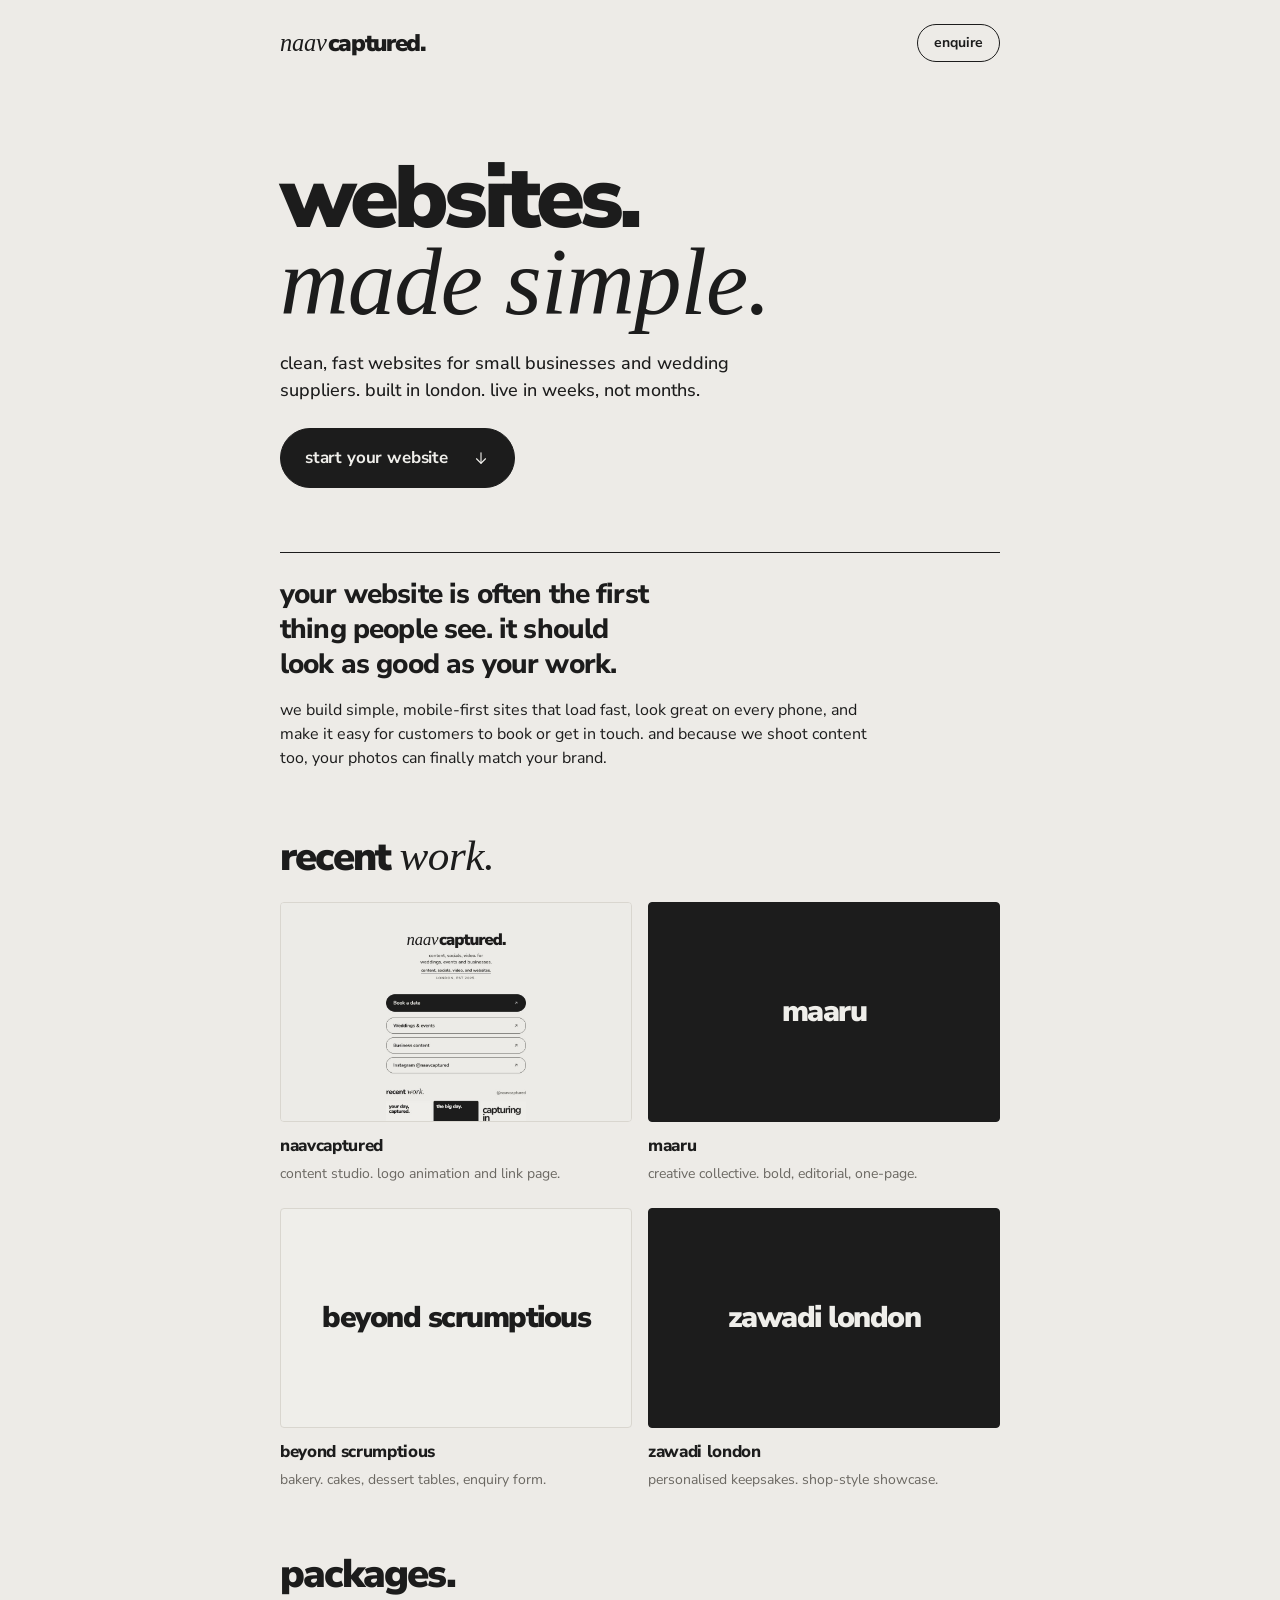
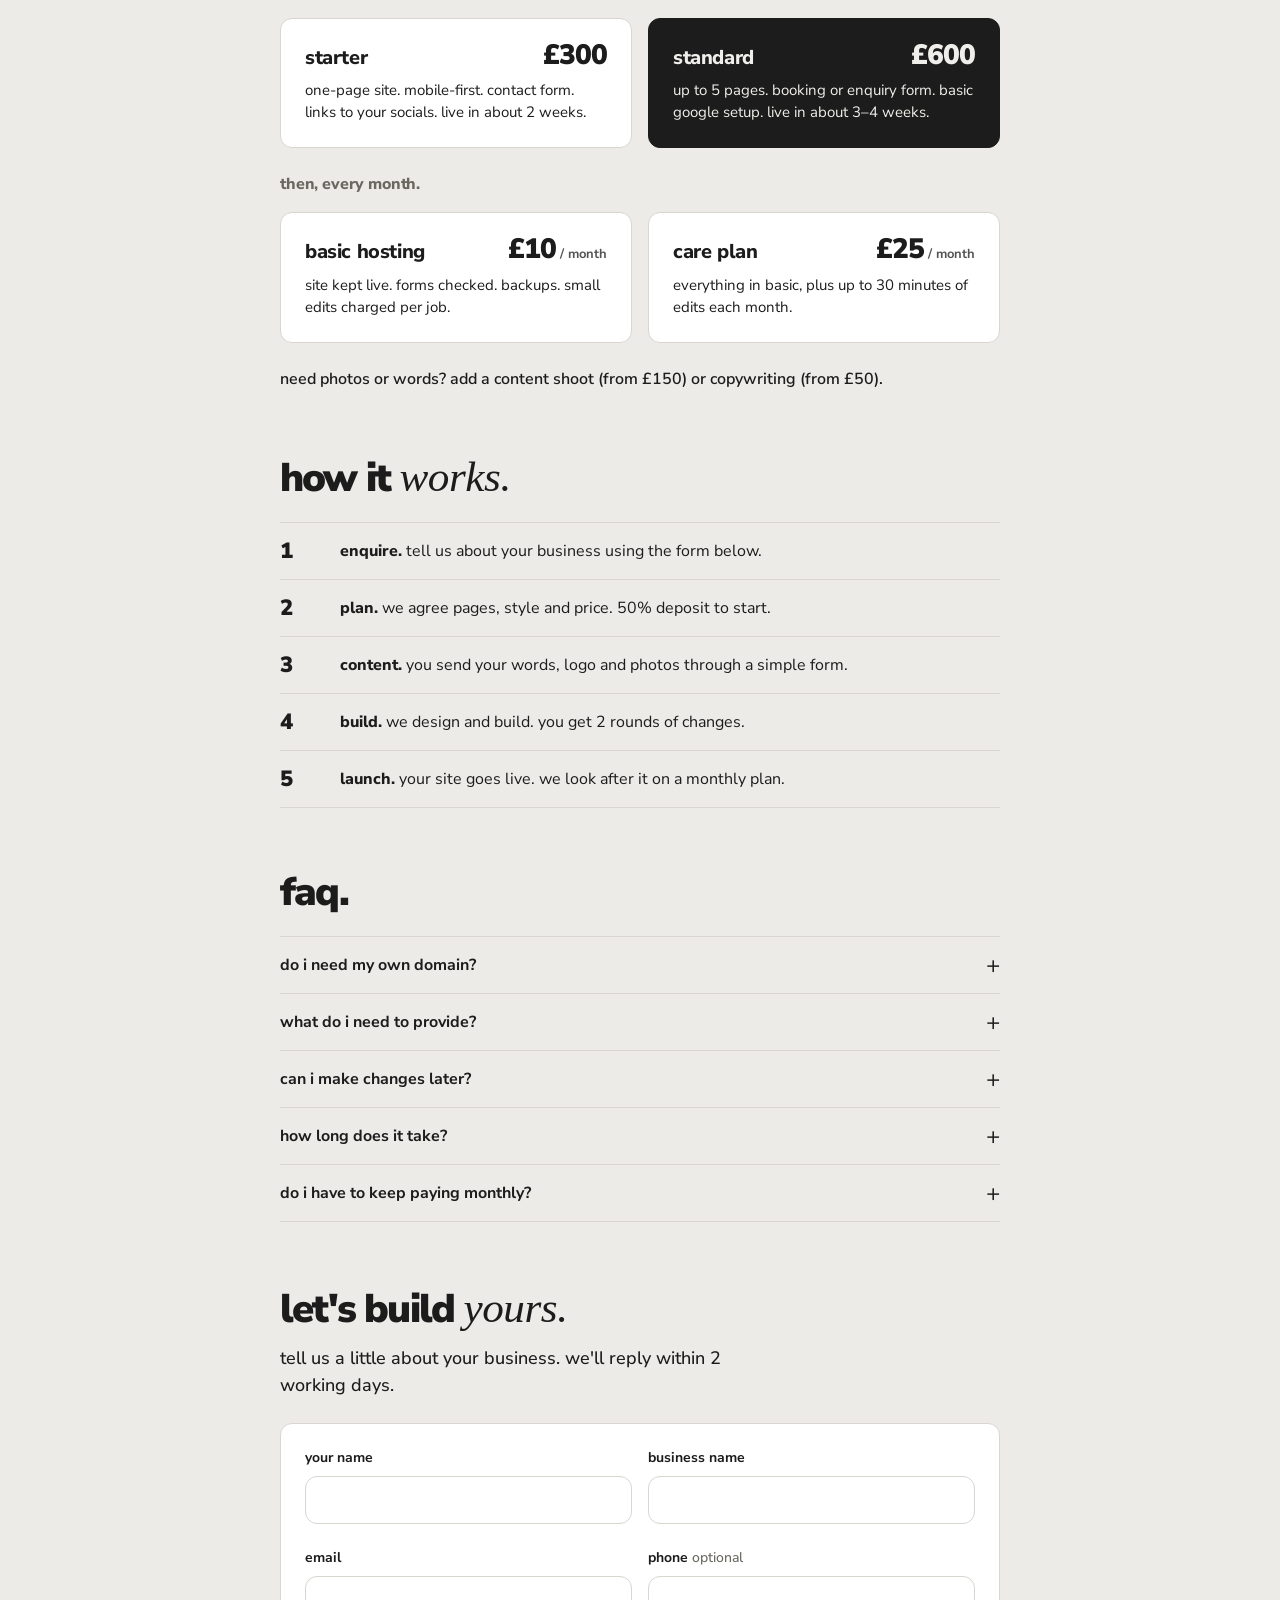
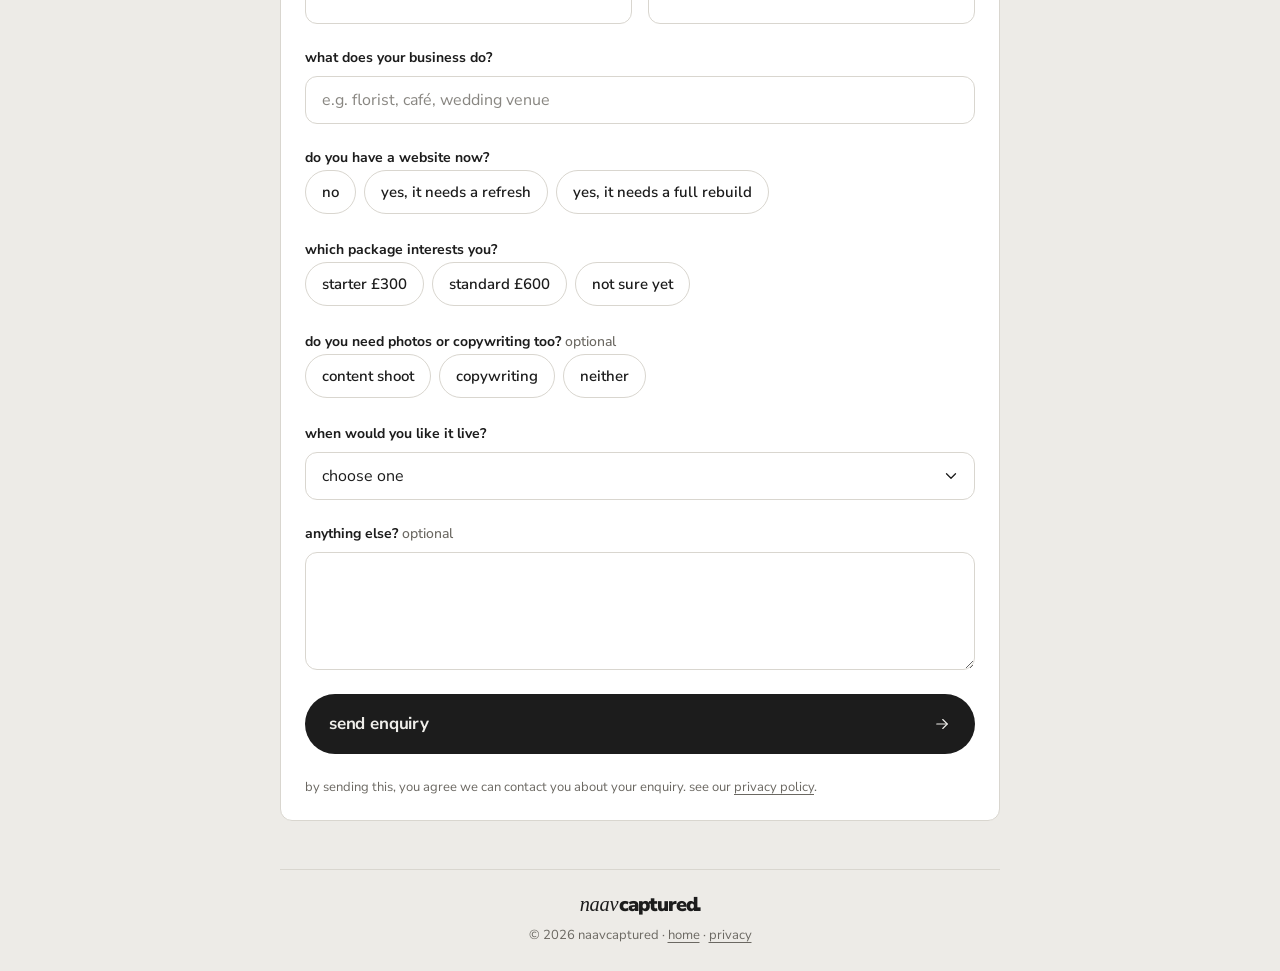
==== websites/index.html @ 15b49ab2 "Add websites page with Formspree enquiry form - /websites: hero, intro, recent work cards, packages," ====
<!doctype html>
<html lang="en-GB">
<head>
<meta charset="utf-8">
<meta name="viewport" content="width=device-width, initial-scale=1, viewport-fit=cover">
<title>websites — naavcaptured</title>
<meta name="claude:viewport-fit-sides" content="cover">
<meta name="description" content="Clean, fast websites for small businesses and wedding suppliers, built in London by naavcaptured. One-page sites from £300, up to 5 pages for £600.">
<meta name="theme-color" content="#EDEBE7">
<link rel="canonical" href="https://naavcaptured.com/websites/">
<meta property="og:type" content="website">
<meta property="og:url" content="https://naavcaptured.com/websites/">
<meta property="og:title" content="websites. made simple. — naavcaptured">
<meta property="og:description" content="Clean, fast websites for small businesses and wedding suppliers. Built in London. Live in weeks, not months.">
<meta property="og:image" content="https://naavcaptured.com/assets/social/share.jpg">
<meta name="twitter:card" content="summary_large_image">
<link rel="icon" type="image/png" sizes="32x32" href="../assets/logo/favicon-32.png">
<link rel="apple-touch-icon" href="../assets/logo/apple-touch-icon.png">
<link rel="preconnect" href="https://fonts.googleapis.com">
<link rel="preconnect" href="https://fonts.gstatic.com" crossorigin>
<link rel="stylesheet" href="https://fonts.googleapis.com/css2?family=Nunito+Sans:opsz,wght@6..12,400;6..12,500;6..12,700;6..12,800;6..12,900&family=Tinos:ital@1&display=swap">
<link rel="stylesheet" href="../styles.css">
<link rel="stylesheet" href="../websites.css">
</head>
<body>
<div class="page wide">
  <header class="topbar">
    <a class="home" href="../" aria-label="naavcaptured home"><span class="wm"><span class="naav">naav</span><span class="captured">captured.</span></span></a>
    <a class="topbar-cta" href="#enquire">enquire</a>
  </header>

  <main class="ws">
    <!-- 1. Hero -->
    <section class="hero" aria-labelledby="heroTitle">
      <h1 id="heroTitle">websites. <em>made simple.</em></h1>
      <p class="lede">clean, fast websites for small businesses and wedding suppliers. built in london. live in weeks, not months.</p>
      <a class="pill pill-primary hero-btn" href="#enquire"><span>start your website</span><svg viewBox="0 0 24 24" aria-hidden="true"><path d="M12 5v14"/><path d="m6 13 6 6 6-6"/></svg></a>
    </section>

    <!-- 2. Intro -->
    <section class="intro" aria-label="About our websites">
      <p class="big">your website is often the first thing people see. it should look as good as your work.</p>
      <p>we build simple, mobile-first sites that load fast, look great on every phone, and make it easy for customers to book or get in touch. and because we shoot content too, your photos can finally match your brand.</p>
    </section>

    <!-- 3. Recent work. To swap a placeholder: put a 16:10 screenshot (about 1200×750) in
         assets/websites/, replace the <span class="shot-ph"> with an <img>, and set the link. -->
    <section aria-labelledby="workTitle">
      <h2 id="workTitle">recent <em>work.</em></h2>
      <ul class="sites">
        <li class="site">
          <a href="https://naavcaptured.com" rel="noopener">
            <img class="shot" src="../assets/websites/naavcaptured.jpg" alt="The naavcaptured link page" width="1200" height="750" loading="lazy">
            <span class="site-name">naavcaptured</span>
            <span class="site-line">content studio. logo animation and link page.</span>
          </a>
        </li>
        <li class="site">
          <div class="site-card">
            <span class="shot shot-ph ink" aria-hidden="true">maaru</span>
            <span class="site-name">maaru</span>
            <span class="site-line">creative collective. bold, editorial, one-page.</span>
          </div>
        </li>
        <li class="site">
          <div class="site-card">
            <span class="shot shot-ph" aria-hidden="true">beyond scrumptious</span>
            <span class="site-name">beyond scrumptious</span>
            <span class="site-line">bakery. cakes, dessert tables, enquiry form.</span>
          </div>
        </li>
        <li class="site">
          <div class="site-card">
            <span class="shot shot-ph ink" aria-hidden="true">zawadi london</span>
            <span class="site-name">zawadi london</span>
            <span class="site-line">personalised keepsakes. shop-style showcase.</span>
          </div>
        </li>
      </ul>
    </section>

    <!-- 4. Packages -->
    <section aria-labelledby="pkgTitle">
      <h2 id="pkgTitle">packages.</h2>
      <div class="pkgs">
        <div class="pkg">
          <div class="pkg-head"><h3>starter</h3><p class="price">£300</p></div>
          <p>one-page site. mobile-first. contact form. links to your socials. live in about 2 weeks.</p>
        </div>
        <div class="pkg pkg-main">
          <div class="pkg-head"><h3>standard</h3><p class="price">£600</p></div>
          <p>up to 5 pages. booking or enquiry form. basic google setup. live in about 3–4 weeks.</p>
        </div>
      </div>
      <h3 class="sub">then, every month.</h3>
      <div class="pkgs">
        <div class="pkg">
          <div class="pkg-head"><h3>basic hosting</h3><p class="price">£10<small> / month</small></p></div>
          <p>site kept live. forms checked. backups. small edits charged per job.</p>
        </div>
        <div class="pkg">
          <div class="pkg-head"><h3>care plan</h3><p class="price">£25<small> / month</small></p></div>
          <p>everything in basic, plus up to 30 minutes of edits each month.</p>
        </div>
      </div>
      <p class="addons">need photos or words? add a content shoot (from £150) or copywriting (from £50).</p>
    </section>

    <!-- 5. How it works -->
    <section aria-labelledby="howTitle">
      <h2 id="howTitle">how it <em>works.</em></h2>
      <ol class="steps">
        <li><span><b>enquire.</b> tell us about your business using the form below.</span></li>
        <li><span><b>plan.</b> we agree pages, style and price. 50% deposit to start.</span></li>
        <li><span><b>content.</b> you send your words, logo and photos through a simple form.</span></li>
        <li><span><b>build.</b> we design and build. you get 2 rounds of changes.</span></li>
        <li><span><b>launch.</b> your site goes live. we look after it on a monthly plan.</span></li>
      </ol>
    </section>

    <!-- 6. FAQ -->
    <section aria-labelledby="faqTitle">
      <h2 id="faqTitle">faq.</h2>
      <div class="faq">
        <details><summary>do i need my own domain?</summary><p>yes, ideally in your name, so you always own it. we can help you buy one (around £10–15 a year).</p></details>
        <details><summary>what do i need to provide?</summary><p>your logo, text about your business, prices and photos. no photos? we can shoot them.</p></details>
        <details><summary>can i make changes later?</summary><p>yes. on the care plan, small edits are included each month. bigger changes are quoted separately.</p></details>
        <details><summary>how long does it take?</summary><p>about 2 weeks for starter and 3–4 weeks for standard, once we have your content.</p></details>
        <details><summary>do i have to keep paying monthly?</summary><p>the monthly plan keeps your site online and looked after. you can cancel with 30 days' notice and we'll hand everything over.</p></details>
      </div>
    </section>

    <!-- 7. Call to action + enquiry form -->
    <section class="enquire" id="enquire" aria-labelledby="ctaTitle">
      <h2 id="ctaTitle">let's build <em>yours.</em></h2>
      <p class="lede">tell us a little about your business. we'll reply within 2 working days.</p>

      <!-- Formspree: replace FORM_ID with the ID from your Formspree form (formspree.io/f/<id>). -->
      <form class="form" id="enquiryForm" action="https://formspree.io/f/FORM_ID" method="POST" novalidate>
        <input type="hidden" name="_subject" value="new website enquiry">
        <div class="hp" aria-hidden="true"><label for="f-gotcha">leave this empty</label><input type="text" id="f-gotcha" name="_gotcha" tabindex="-1" autocomplete="off"></div>

        <div class="row2">
          <div class="field"><label for="f-name">your name</label><input class="input" id="f-name" name="name" type="text" autocomplete="name" required></div>
          <div class="field"><label for="f-business">business name</label><input class="input" id="f-business" name="business" type="text" autocomplete="organization" required></div>
        </div>
        <div class="row2">
          <div class="field"><label for="f-email">email</label><input class="input" id="f-email" name="email" type="email" autocomplete="email" required></div>
          <div class="field"><label for="f-phone">phone <span class="opt">optional</span></label><input class="input" id="f-phone" name="phone" type="tel" autocomplete="tel"></div>
        </div>
        <div class="field"><label for="f-what">what does your business do?</label><input class="input" id="f-what" name="business_type" type="text" placeholder="e.g. florist, café, wedding venue" required></div>

        <fieldset class="field">
          <legend>do you have a website now?</legend>
          <div class="choices">
            <label class="choice"><input type="radio" name="current_site" value="no" required><span>no</span></label>
            <label class="choice"><input type="radio" name="current_site" value="yes, it needs a refresh"><span>yes, it needs a refresh</span></label>
            <label class="choice"><input type="radio" name="current_site" value="yes, it needs a full rebuild"><span>yes, it needs a full rebuild</span></label>
          </div>
        </fieldset>
        <div class="field" id="urlField" hidden><label for="f-url">current website link</label><input class="input" id="f-url" name="current_site_link" type="url" inputmode="url" placeholder="https://"></div>

        <fieldset class="field">
          <legend>which package interests you?</legend>
          <div class="choices">
            <label class="choice"><input type="radio" name="package" value="starter £300" required><span>starter £300</span></label>
            <label class="choice"><input type="radio" name="package" value="standard £600"><span>standard £600</span></label>
            <label class="choice"><input type="radio" name="package" value="not sure yet"><span>not sure yet</span></label>
          </div>
        </fieldset>

        <fieldset class="field">
          <legend>do you need photos or copywriting too? <span class="opt">optional</span></legend>
          <div class="choices">
            <label class="choice"><input type="checkbox" name="extras" value="content shoot"><span>content shoot</span></label>
            <label class="choice"><input type="checkbox" name="extras" value="copywriting"><span>copywriting</span></label>
            <label class="choice"><input type="checkbox" name="extras" value="neither" data-none><span>neither</span></label>
          </div>
        </fieldset>

        <div class="field"><label for="f-when">when would you like it live?</label>
          <select class="input" id="f-when" name="timeline" required>
            <option value="" selected disabled>choose one</option>
            <option>asap</option>
            <option>within a month</option>
            <option>1–3 months</option>
            <option>just exploring</option>
          </select>
        </div>

        <div class="field"><label for="f-more">anything else? <span class="opt">optional</span></label><textarea class="input" id="f-more" name="message" rows="4"></textarea></div>

        <p class="form-error" id="formError" role="alert" hidden></p>
        <button class="pill pill-primary submit" id="submitBtn" type="submit"><span>send enquiry</span><svg viewBox="0 0 24 24" aria-hidden="true"><path d="M5 12h14"/><path d="m13 6 6 6-6 6"/></svg></button>
        <p class="fine">by sending this, you agree we can contact you about your enquiry. see our <a href="../privacy.html">privacy policy</a>.</p>
      </form>
    </section>
  </main>

  <footer class="foot">
    <span class="wm wm-sm"><span class="naav">naav</span><span class="captured">captured.</span></span>
    <p class="legal">© 2026 naavcaptured · <a href="../">home</a> · <a href="../privacy.html">privacy</a></p>
  </footer>
</div>
<script src="../websites.js" defer></script>
</body>
</html>
---- styles.css ----
/* naavcaptured.com v1 — link page
   Layout: one centred column (max 480px) on the bone page; the intro lockup lands in the masthead.
   Values come from the naavcaptured brand kit. The page is deliberately single-theme (bone) so it
   matches the intro video's own background with no visible edge. */

:root {
  --page: #EDEBE7;      /* the intro video as browsers decode it (BT.709); brand bone is #EFEEEA */
  --bone: #EFEEEA;
  --surface: #FFFFFF;
  --ink: #1C1C1C;
  --on-ink: #EFEEEA;
  --stone: #D9D6CF;
  --ash: #6B6862;       /* 4.6:1 on --page */

  --font-sans: "Nunito Sans", system-ui, -apple-system, "Segoe UI", sans-serif;
  --font-serif: "Times New Roman", "Times New Roman MT", Tinos, Times, serif;

  --space-1: 4px; --space-2: 8px; --space-3: 16px; --space-4: 24px; --space-5: 48px; --space-6: 96px;
  --radius-media: 4px; --radius-card: 12px; --radius-pill: 999px;
  --ease: cubic-bezier(.7, 0, .2, 1);
  --ease-out: cubic-bezier(.2, .7, .2, 1);

  color-scheme: light;
}

* { box-sizing: border-box; }
[hidden] { display: none !important; }
html { background: var(--page); -webkit-text-size-adjust: 100%; }
body {
  margin: 0;
  background: var(--page);
  color: var(--ink);
  font-family: var(--font-sans);
  font-size: 16px;
  line-height: 24px;
  -webkit-font-smoothing: antialiased;
}
a { color: inherit; }
:focus-visible { outline: 2px solid var(--ink); outline-offset: 3px; }

/* ---------- wordmark (typeset: Times New Roman italic + Nunito Sans Black, one baseline) ---------- */
.wm { display: inline-flex; align-items: baseline; gap: .04em; line-height: 1; white-space: nowrap; color: var(--ink); }
.wm .naav { font-family: var(--font-serif); font-style: italic; font-weight: 400; letter-spacing: -.01em; font-size: 1.02em; }
.wm .captured { font-family: var(--font-sans); font-weight: 900; letter-spacing: -.055em; }

/* ---------- page ---------- */
.page {
  max-width: calc(480px + 2 * var(--space-4));
  margin: 0 auto;
  padding-block: var(--space-5) var(--space-4);
  padding-left: max(var(--space-4), env(safe-area-inset-left, 0px));
  padding-right: max(var(--space-4), env(safe-area-inset-right, 0px));
  display: flex;
  flex-direction: column;
  gap: var(--space-5);
  min-height: 100svh;
}

.masthead { display: flex; flex-direction: column; align-items: center; text-align: center; gap: var(--space-2); }
.brand { margin: 0 0 var(--space-2); font-size: clamp(38px, 11vw, 48px); font-weight: inherit; }
.tagline { margin: 0; font-size: 16px; line-height: 22px; font-weight: 500; max-width: 30ch; text-wrap: balance; }
.also { margin: 0; font-size: 14px; line-height: 20px; font-weight: 700; }
.also a { text-decoration: underline; text-decoration-thickness: 1.5px; text-underline-offset: 4px; }
.also a:hover { text-decoration-thickness: 2.5px; }
.where { margin: 0; font-size: 12px; line-height: 16px; font-weight: 700; letter-spacing: .1em; text-transform: uppercase; color: var(--ash); }

main { display: flex; flex-direction: column; gap: var(--space-5); }

/* ---------- link pills ---------- */
.links { display: flex; flex-direction: column; gap: 12px; }
.pill {
  display: flex; align-items: center; justify-content: space-between; gap: var(--space-3);
  min-height: 56px;
  padding: 0 var(--space-4);
  border: 1.5px solid var(--ink);
  border-radius: var(--radius-pill);
  color: var(--ink);
  text-decoration: none;
  font-size: 16px; font-weight: 700; letter-spacing: -.01em;
  transition: background-color .2s var(--ease-out), color .2s var(--ease-out);
  -webkit-tap-highlight-color: transparent;
}
.pill svg { width: 18px; height: 18px; flex: none; stroke: currentColor; fill: none; stroke-width: 1.5; stroke-linecap: round; stroke-linejoin: round; transition: transform .25s var(--ease-out); }
.pill:hover svg, .pill:focus-visible svg { transform: translate(2px, -2px); }
.pill:hover { background: var(--ink); color: var(--on-ink); }
.pill-primary { background: var(--ink); color: var(--on-ink); min-height: 60px; font-size: 17px; margin-bottom: var(--space-2); }
.pill-primary:hover { background: #000; }

/* ---------- recent work ---------- */
.work { display: flex; flex-direction: column; gap: var(--space-3); }
.work-head { display: flex; align-items: baseline; justify-content: space-between; gap: var(--space-3); }
.work h2 { margin: 0; font-size: 24px; line-height: 28px; font-weight: 800; letter-spacing: -.03em; }
.work h2 em { font-family: var(--font-serif); font-weight: 400; font-size: 1.1em; letter-spacing: -.01em; }
.work-more { font-size: 14px; font-weight: 700; color: var(--ash); text-decoration: none; }
.work-more:hover { color: var(--ink); text-decoration: underline; text-underline-offset: 4px; }

.tiles { list-style: none; margin: 0; padding: 0; display: grid; grid-template-columns: repeat(3, minmax(0, 1fr)); gap: 8px; }
.tile a {
  position: relative; display: block; aspect-ratio: 4 / 5; max-width: 100%;
  border-radius: var(--radius-media); overflow: hidden; text-decoration: none;
  background: var(--bone); color: var(--ink);
}
.tile img { width: 100%; height: 100%; object-fit: cover; object-position: 0 0; display: block; transition: transform .5s var(--ease-out); }
.tile a:hover img { transform: scale(1.03); }
.tile .card {
  position: absolute; inset: 0; padding: 10px;
  display: flex; flex-direction: column; justify-content: space-between;
  font-weight: 900; font-size: clamp(13px, 3.6vw, 17px); line-height: 1; letter-spacing: -.045em;
  text-wrap: balance;
}
.tile:nth-child(3n+2) a { background: var(--ink); color: var(--on-ink); }
.tile .card .mini { align-self: flex-end; font-size: 9px; letter-spacing: -.02em; display: inline-flex; gap: 1px; align-items: baseline; }
.tile .card .mini i { font-family: var(--font-serif); font-weight: 400; font-size: 1.05em; letter-spacing: 0; }
.tile .tag {
  position: absolute; left: 6px; bottom: 6px;
  font-size: 9px; line-height: 14px; font-weight: 800; letter-spacing: .08em;
  padding: 1px 7px; border-radius: var(--radius-pill);
  background: var(--ink); color: var(--on-ink);
}
.tile:nth-child(3n+2) .tag { background: var(--on-ink); color: var(--ink); }
.tile .card + .tag { display: none; }
.tile.skel { aspect-ratio: 4 / 5; max-width: 100%; border-radius: var(--radius-media); background: var(--bone); }

/* ---------- footer ---------- */
.foot { margin-top: auto; display: flex; flex-direction: column; align-items: center; gap: var(--space-2); padding-top: var(--space-4); border-top: 1px solid var(--stone); }
.wm-sm { font-size: 20px; }
.mail { margin: 0; font-size: 14px; font-weight: 500; user-select: all; }
.legal { margin: 0; font-size: 13px; color: var(--ash); }
.legal a { text-underline-offset: 3px; }

/* ---------- intro ---------- */
.intro-stage { display: none; }
.intro .intro-stage {
  position: fixed; inset: 0; z-index: 20;
  display: grid; place-items: center;
  background: var(--page);
  padding: env(safe-area-inset-top, 0px) env(safe-area-inset-right, 0px) env(safe-area-inset-bottom, 0px) env(safe-area-inset-left, 0px);
}
.intro-stage.clear { background: transparent; pointer-events: none; }
.intro-lockup { display: flex; flex-direction: column; align-items: center; gap: .55em; font-size: clamp(42px, 12.5vw, 104px); }
.intro-lockup .wm { transform-origin: 50% 50%; will-change: transform; }
.intro-lockup .est { font-size: .2em; font-weight: 700; letter-spacing: .08em; opacity: 0; transform: translateY(6px); transition: opacity .6s var(--ease-out), transform .6s var(--ease-out); }
.intro-lockup .est.on { opacity: 1; transform: none; }
.intro-lockup .ch { opacity: 0; }
.intro-lockup .ch.on { opacity: 1; }
/* The video is sized to its own 9:16 frame and its edges fade into the page, so no seam shows
   whatever colour a browser decodes the background as. */
.intro video {
  position: absolute; left: 50%; top: 50%;
  width: min(100vw, 100dvh * 9 / 16); height: min(100dvh, 100vw * 16 / 9);
  margin-left: calc(min(100vw, 100dvh * 9 / 16) / -2); margin-top: calc(min(100dvh, 100vw * 16 / 9) / -2);
  object-fit: cover;
  -webkit-mask-image: linear-gradient(to right, transparent, #000 12%, #000 88%, transparent), linear-gradient(to bottom, transparent, #000 12%, #000 88%, transparent);
  -webkit-mask-composite: source-in;
  mask-image: linear-gradient(to right, transparent, #000 12%, #000 88%, transparent), linear-gradient(to bottom, transparent, #000 12%, #000 88%, transparent);
  mask-composite: intersect;
}

.skip {
  position: absolute; left: 50%; transform: translateX(-50%);
  bottom: calc(var(--space-4) + env(safe-area-inset-bottom, 0px));
  font: inherit; font-size: 13px; font-weight: 700; letter-spacing: .04em;
  height: 36px; padding: 0 18px; border-radius: var(--radius-pill);
  border: 1.5px solid var(--ink); background: transparent; color: var(--ink); cursor: pointer;
  opacity: 0; transition: opacity .4s var(--ease-out);
}
.skip.on { opacity: 1; }
.skip:hover { background: var(--ink); color: var(--on-ink); }

/* While the intro plays, the page waits underneath; the header wordmark is where the lockup lands. */
.intro .brand { visibility: hidden; opacity: 0; }
.intro.video .brand { transition: opacity .4s var(--ease-out); }
.intro .reveal { opacity: 0; transform: translateY(10px); }
.intro.revealed .reveal {
  opacity: 1; transform: none;
  transition: opacity .6s var(--ease-out), transform .6s var(--ease-out);
  transition-delay: calc(var(--i, 0) * 55ms);
}
.intro.landed .brand { visibility: visible; opacity: 1; }

@media (prefers-reduced-motion: reduce) {
  *, *::before, *::after { transition: none !important; animation: none !important; }
}

@media (min-width: 720px) {
  .page { padding-block: var(--space-6) var(--space-4); }
  .brand { font-size: 56px; }
}
---- websites.css ----
/* naavcaptured.com/websites — builds on styles.css (same tokens, wordmark, pills, footer).
   Layout: a wider single column (max 720px) so the packages and form have room; still one
   column on phones. */

.page.wide { max-width: calc(720px + 2 * var(--space-4)); padding-block: var(--space-4); gap: var(--space-5); }

.topbar { display: flex; align-items: center; justify-content: space-between; gap: var(--space-3); }
.topbar .home { text-decoration: none; font-size: 24px; }
.topbar-cta { font-size: 14px; font-weight: 700; text-decoration: none; border: 1.5px solid var(--ink); border-radius: var(--radius-pill); padding: 6px 16px; }
.topbar-cta:hover { background: var(--ink); color: var(--on-ink); }

.ws { display: flex; flex-direction: column; gap: calc(var(--space-5) + var(--space-3)); }
.ws h2 { margin: 0 0 var(--space-4); font-size: clamp(30px, 7vw, 40px); line-height: 1; font-weight: 900; letter-spacing: -.045em; text-wrap: balance; }
.ws h2 em, .hero h1 em { font-family: var(--font-serif); font-weight: 400; letter-spacing: -.01em; font-size: 1.08em; }
.ws p { margin: 0; }
.lede { font-size: 18px; line-height: 27px; font-weight: 500; max-width: 46ch; text-wrap: pretty; }

/* hero */
.hero { display: flex; flex-direction: column; gap: var(--space-4); padding-top: var(--space-5); }
.hero h1 { margin: 0; font-size: clamp(48px, 13vw, 88px); line-height: .92; font-weight: 900; letter-spacing: -.055em; text-wrap: balance; }
.hero-btn { align-self: flex-start; gap: var(--space-4); margin: 0; }

/* intro */
.intro { display: grid; gap: var(--space-3); border-top: 1px solid var(--ink); padding-top: var(--space-4); }
.intro .big { font-size: clamp(22px, 4.6vw, 28px); line-height: 1.25; font-weight: 800; letter-spacing: -.03em; max-width: 28ch; text-wrap: balance; }
.intro p:not(.big) { max-width: 60ch; color: var(--ink); }

/* recent work */
.sites { list-style: none; margin: 0; padding: 0; display: grid; grid-template-columns: repeat(auto-fit, minmax(min(100%, 300px), 1fr)); gap: var(--space-4) var(--space-3); }
.site a, .site-card { display: flex; flex-direction: column; gap: 6px; text-decoration: none; color: var(--ink); min-width: 0; }
.shot { display: block; width: 100%; max-width: 100%; aspect-ratio: 16 / 10; height: auto; object-fit: cover; object-position: top center; border-radius: var(--radius-media); background: var(--bone); border: 1px solid var(--stone); margin-bottom: 6px; }
.site a:hover .shot { border-color: var(--ink); }
.shot-ph { display: grid; place-items: center; font-weight: 900; font-size: clamp(22px, 5vw, 30px); letter-spacing: -.05em; padding: var(--space-3); text-align: center; }
.shot-ph.ink { background: var(--ink); color: var(--on-ink); border-color: var(--ink); }
.site-name { font-weight: 800; font-size: 17px; letter-spacing: -.02em; }
.site-line { font-size: 14px; line-height: 20px; color: var(--ash); }

/* packages */
.pkgs { display: grid; grid-template-columns: repeat(auto-fit, minmax(min(100%, 260px), 1fr)); gap: var(--space-3); }
.pkg { background: var(--surface); border: 1px solid var(--stone); border-radius: var(--radius-card); padding: var(--space-4); display: flex; flex-direction: column; gap: var(--space-2); min-width: 0; }
.pkg-main { background: var(--ink); color: var(--on-ink); border-color: var(--ink); }
.pkg-head { display: flex; align-items: baseline; justify-content: space-between; gap: var(--space-3); }
.pkg h3 { margin: 0; font-size: 20px; line-height: 26px; font-weight: 800; letter-spacing: -.02em; }
.price { font-weight: 900; font-size: 28px; letter-spacing: -.04em; font-variant-numeric: tabular-nums; white-space: nowrap; }
.price small { font-size: 13px; font-weight: 700; letter-spacing: 0; opacity: .75; }
.pkg p:not(.price) { font-size: 15px; line-height: 22px; }
.sub { margin: var(--space-4) 0 var(--space-3); font-size: 16px; font-weight: 800; letter-spacing: -.01em; color: var(--ash); }
.addons { margin-top: var(--space-4) !important; font-weight: 600; }

/* how it works: a real sequence, so the numbers carry meaning */
.steps { list-style: none; counter-reset: step; margin: 0; padding: 0; display: grid; gap: 0; }
.steps li { counter-increment: step; display: grid; grid-template-columns: 44px minmax(0, 1fr); gap: var(--space-3); padding-block: var(--space-3); border-top: 1px solid var(--stone); font-size: 16px; line-height: 24px; }
.steps li:last-child { border-bottom: 1px solid var(--stone); }
.steps li::before { content: counter(step); font-weight: 900; font-size: 22px; line-height: 24px; letter-spacing: -.04em; font-variant-numeric: tabular-nums; }
.steps b { font-weight: 800; }

/* faq */
.faq { display: grid; border-top: 1px solid var(--stone); }
.faq details { border-bottom: 1px solid var(--stone); }
.faq summary { list-style: none; cursor: pointer; display: flex; justify-content: space-between; align-items: center; gap: var(--space-3); padding-block: var(--space-3); font-weight: 700; font-size: 16px; }
.faq summary::-webkit-details-marker { display: none; }
.faq summary::after { content: "+"; font-weight: 400; font-size: 24px; line-height: 1; transition: transform .2s var(--ease-out); }
.faq details[open] summary::after { transform: rotate(45deg); }
.faq details p { padding-bottom: var(--space-3); max-width: 60ch; color: var(--ink); }

/* enquiry form */
.enquire { display: flex; flex-direction: column; gap: var(--space-3); scroll-margin-top: var(--space-4); }
.enquire h2 { margin-bottom: 0; }
.form { display: flex; flex-direction: column; gap: var(--space-4); background: var(--surface); border: 1px solid var(--stone); border-radius: var(--radius-card); padding: var(--space-4); margin-top: var(--space-2); }
.row2 { display: grid; grid-template-columns: repeat(auto-fit, minmax(min(100%, 240px), 1fr)); gap: var(--space-4) var(--space-3); }
.field { display: flex; flex-direction: column; gap: 6px; min-width: 0; margin: 0; padding: 0; border: 0; }
.field label, .field legend { font-size: 14px; line-height: 20px; font-weight: 700; padding: 0; margin-bottom: 2px; }
.opt { font-weight: 500; color: var(--ash); }
.input { font: inherit; font-size: 16px; width: 100%; min-height: 48px; padding: 10px var(--space-3); border-radius: var(--radius-card); border: 1px solid var(--stone); background: var(--surface); color: var(--ink); }
textarea.input { resize: vertical; min-height: 110px; line-height: 24px; }
select.input { appearance: none; -webkit-appearance: none; background-image: url("data:image/svg+xml,%3Csvg xmlns='http://www.w3.org/2000/svg' viewBox='0 0 24 24' fill='none' stroke='%231C1C1C' stroke-width='1.75' stroke-linecap='round' stroke-linejoin='round'%3E%3Cpath d='m6 9 6 6 6-6'/%3E%3C/svg%3E"); background-repeat: no-repeat; background-position: right 14px center; background-size: 18px 18px; padding-right: 44px; }
.input::placeholder { color: var(--ash); opacity: .8; }
.input:focus-visible { outline: 2px solid var(--ink); outline-offset: 2px; border-color: var(--ink); }
.input[aria-invalid="true"] { border-color: #A3412F; }
.choices { display: flex; flex-wrap: wrap; gap: var(--space-2); }
.choice { position: relative; display: inline-flex; }
.choice input { position: absolute; opacity: 0; inset: 0; margin: 0; cursor: pointer; }
.choice span { display: inline-flex; align-items: center; min-height: 44px; padding: 0 var(--space-3); border: 1.5px solid var(--stone); border-radius: var(--radius-pill); font-size: 15px; font-weight: 600; cursor: pointer; transition: background-color .15s, border-color .15s, color .15s; }
.choice input:checked + span { background: var(--ink); border-color: var(--ink); color: var(--on-ink); }
.choice input:focus-visible + span { outline: 2px solid var(--ink); outline-offset: 2px; }
fieldset[aria-invalid="true"] .choice span { border-color: #A3412F; }
.hp { position: absolute; left: -9999px; width: 1px; height: 1px; overflow: hidden; }
.submit { align-self: stretch; margin: 0; cursor: pointer; font: inherit; font-size: 17px; font-weight: 700; border: 0; }
.submit[disabled] { opacity: .6; cursor: progress; }
.form-error { margin: 0; padding: 12px var(--space-3); border-radius: var(--radius-card); background: var(--status-tint, #E4E2DC); color: #A3412F; font-size: 14px; line-height: 20px; font-weight: 600; }
.fine { font-size: 13px !important; line-height: 18px; color: var(--ash); }
.fine a { color: inherit; text-underline-offset: 3px; }

/* thanks page */
.thanks { display: flex; flex-direction: column; gap: var(--space-4); padding-block: var(--space-6); }
.thanks h1 { margin: 0; font-size: clamp(48px, 13vw, 80px); line-height: .95; font-weight: 900; letter-spacing: -.055em; }
.thanks h1 em { font-family: var(--font-serif); font-weight: 400; letter-spacing: -.01em; }
.thanks .pill { align-self: flex-start; margin: 0; gap: var(--space-4); }
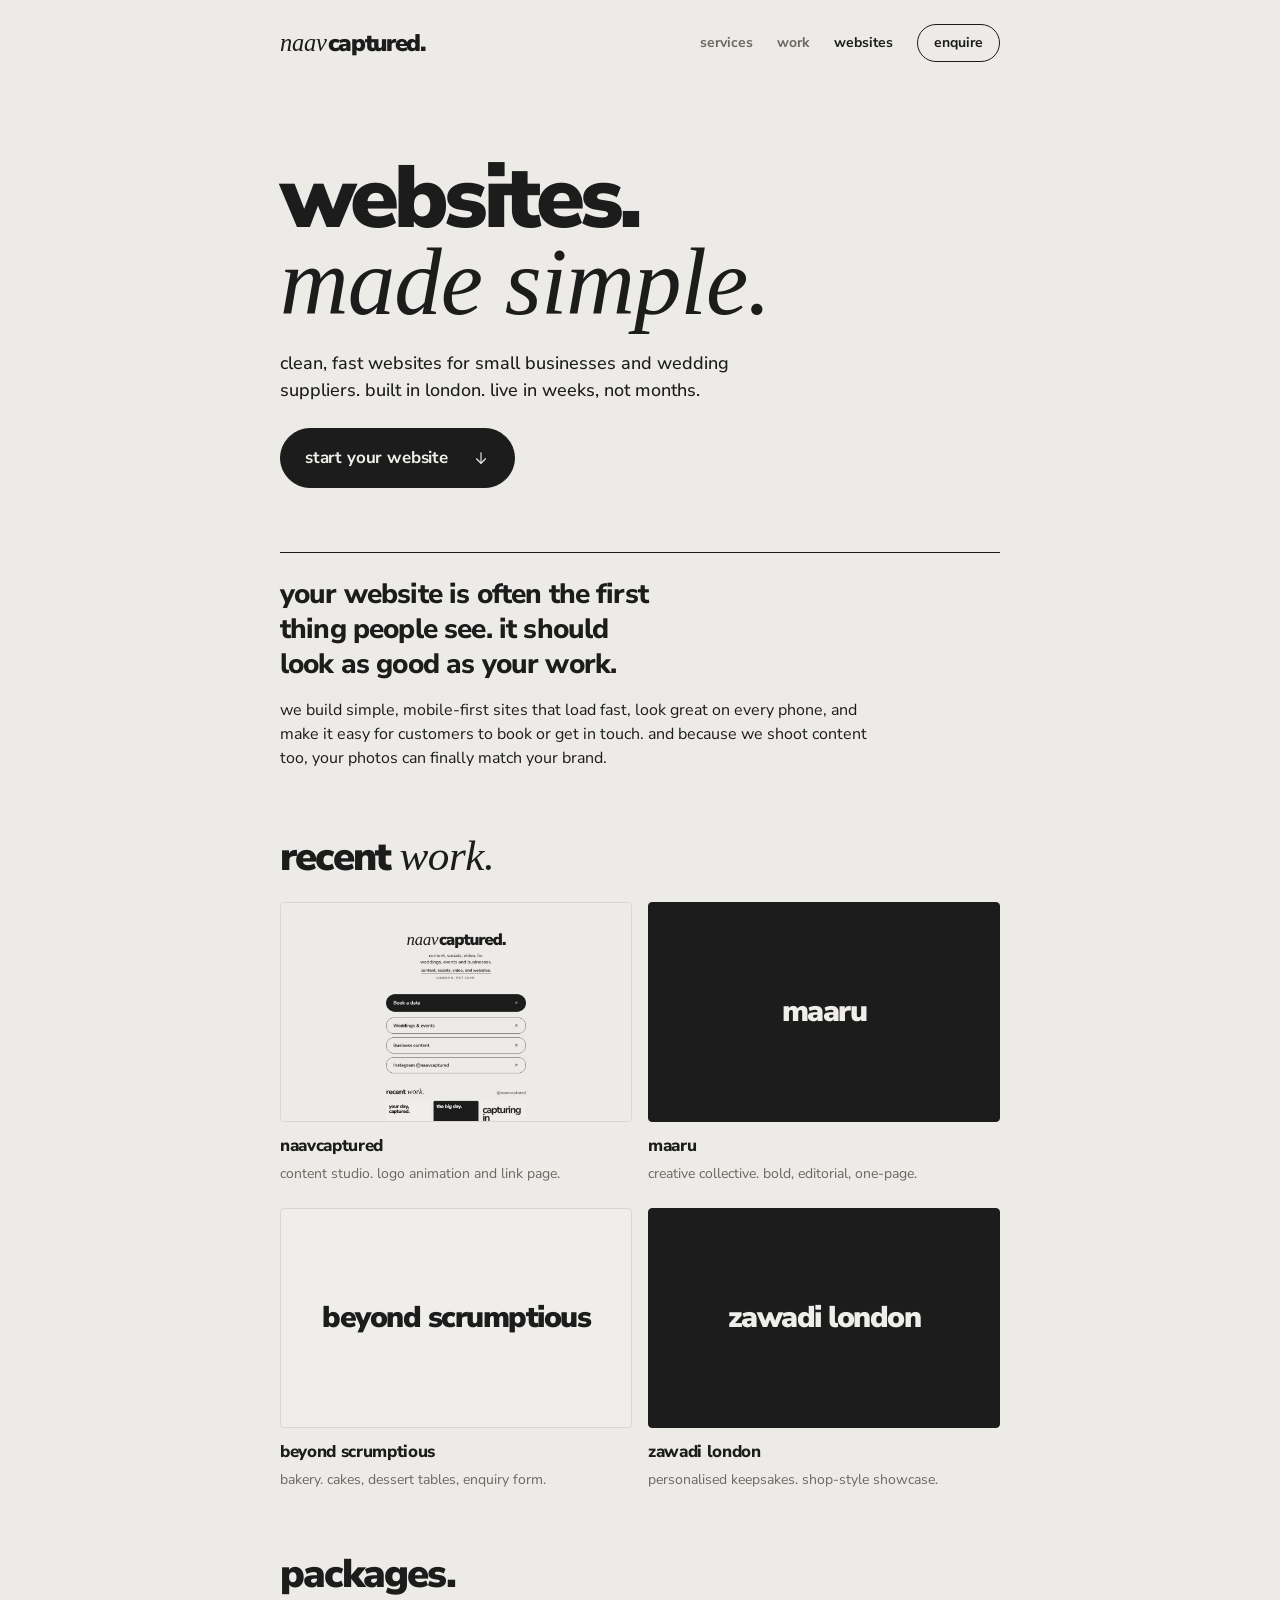
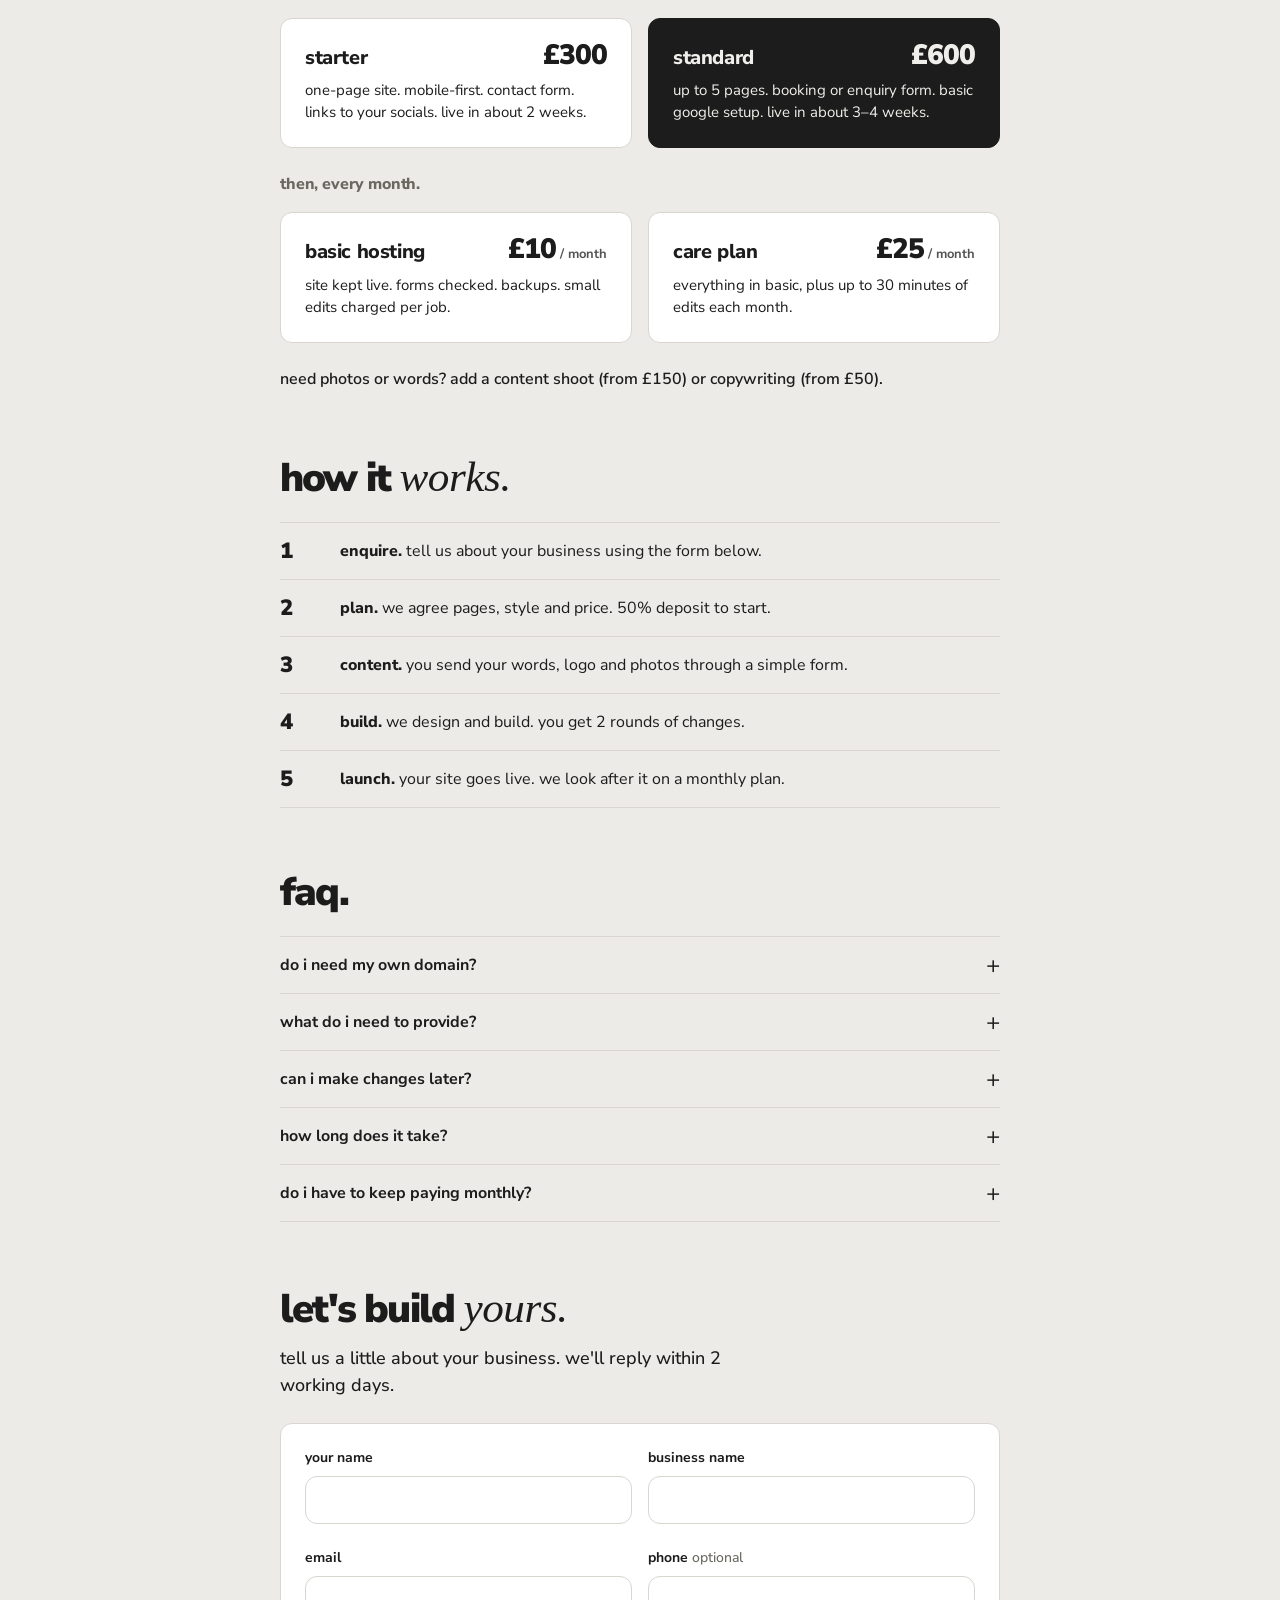
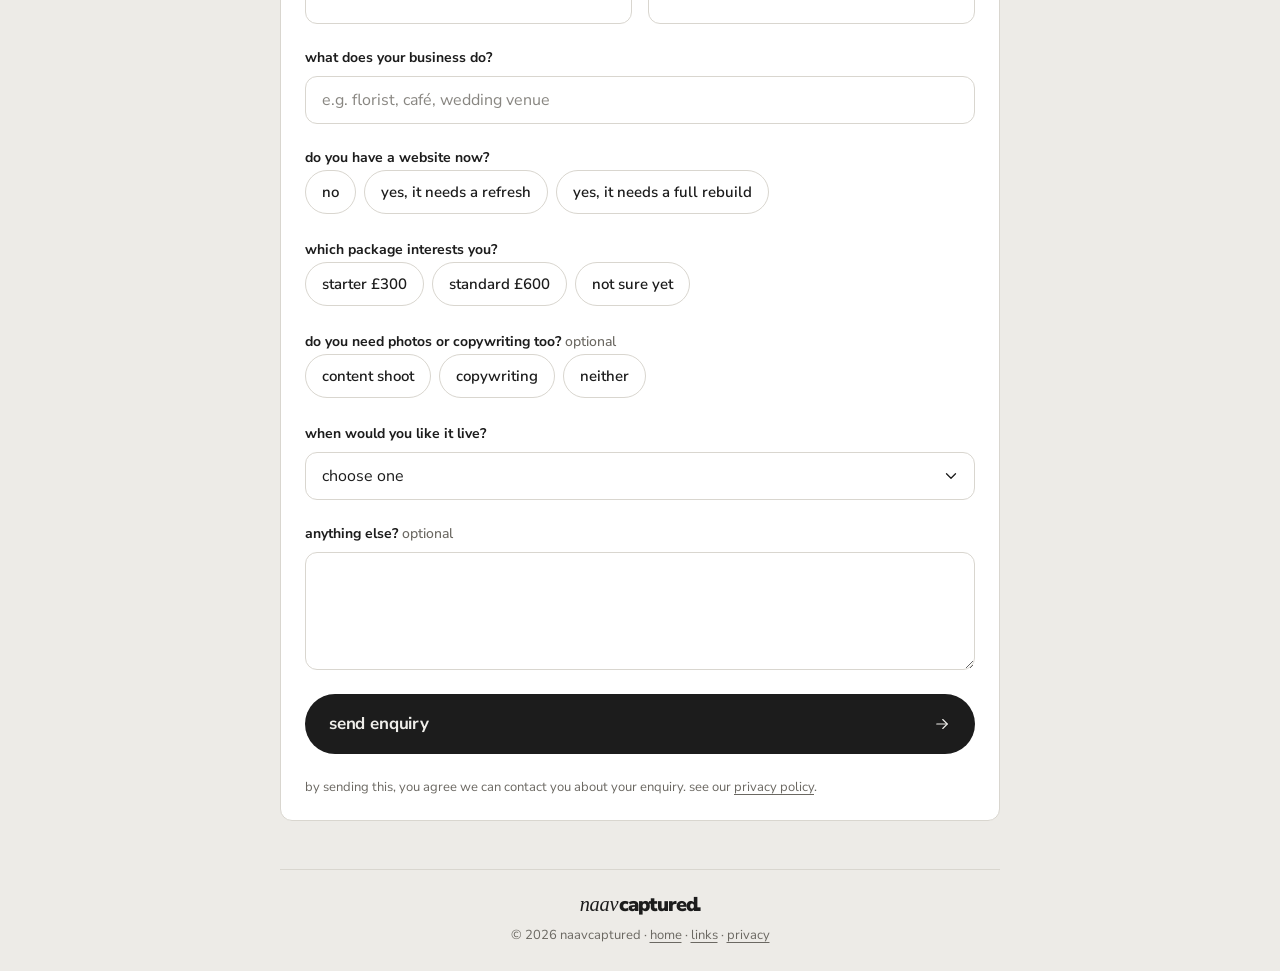
==== commit b44c674d: "Split into studio website and Instagram link page - / is now the studio home: services (UGC & conten" ====
--- a/websites/index.html
+++ b/websites/index.html
@@ -14,19 +14,24 @@
 <meta property="og:description" content="Clean, fast websites for small businesses and wedding suppliers. Built in London. Live in weeks, not months.">
 <meta property="og:image" content="https://naavcaptured.com/assets/social/share.jpg">
 <meta name="twitter:card" content="summary_large_image">
-<link rel="icon" type="image/png" sizes="32x32" href="../assets/logo/favicon-32.png">
-<link rel="apple-touch-icon" href="../assets/logo/apple-touch-icon.png">
+<link rel="icon" type="image/png" sizes="32x32" href="/assets/logo/favicon-32.png">
+<link rel="apple-touch-icon" href="/assets/logo/apple-touch-icon.png">
 <link rel="preconnect" href="https://fonts.googleapis.com">
 <link rel="preconnect" href="https://fonts.gstatic.com" crossorigin>
 <link rel="stylesheet" href="https://fonts.googleapis.com/css2?family=Nunito+Sans:opsz,wght@6..12,400;6..12,500;6..12,700;6..12,800;6..12,900&family=Tinos:ital@1&display=swap">
-<link rel="stylesheet" href="../styles.css">
-<link rel="stylesheet" href="../websites.css">
+<link rel="stylesheet" href="/styles.css">
+<link rel="stylesheet" href="/site.css">
 </head>
 <body>
 <div class="page wide">
   <header class="topbar">
-    <a class="home" href="../" aria-label="naavcaptured home"><span class="wm"><span class="naav">naav</span><span class="captured">captured.</span></span></a>
-    <a class="topbar-cta" href="#enquire">enquire</a>
+    <a class="home" href="/" aria-label="naavcaptured home"><span class="wm"><span class="naav">naav</span><span class="captured">captured.</span></span></a>
+    <nav class="nav" aria-label="Main">
+      <a href="/#services">services</a>
+      <a href="/#work">work</a>
+      <a href="/websites/" aria-current="page">websites</a>
+      <a class="topbar-cta" href="#enquire">enquire</a>
+    </nav>
   </header>
 
   <main class="ws">
@@ -45,12 +50,12 @@
 
     <!-- 3. Recent work. To swap a placeholder: put a 16:10 screenshot (about 1200×750) in
          assets/websites/, replace the <span class="shot-ph"> with an <img>, and set the link. -->
-    <section aria-labelledby="workTitle">
+    <section id="work" aria-labelledby="workTitle">
       <h2 id="workTitle">recent <em>work.</em></h2>
       <ul class="sites">
         <li class="site">
-          <a href="https://naavcaptured.com" rel="noopener">
-            <img class="shot" src="../assets/websites/naavcaptured.jpg" alt="The naavcaptured link page" width="1200" height="750" loading="lazy">
+          <a href="/links">
+            <img class="shot" src="/assets/websites/naavcaptured.jpg" alt="The naavcaptured link page" width="1200" height="750" loading="lazy">
             <span class="site-name">naavcaptured</span>
             <span class="site-line">content studio. logo animation and link page.</span>
           </a>
@@ -136,21 +141,21 @@
       <p class="lede">tell us a little about your business. we'll reply within 2 working days.</p>
 
       <!-- Formspree: replace FORM_ID with the ID from your Formspree form (formspree.io/f/<id>). -->
-      <form class="form" id="enquiryForm" action="https://formspree.io/f/FORM_ID" method="POST" novalidate>
+      <form class="form" id="enquiryForm" action="https://formspree.io/f/FORM_ID" method="POST" data-formspree data-thanks="/websites/thanks" novalidate>
         <input type="hidden" name="_subject" value="new website enquiry">
         <div class="hp" aria-hidden="true"><label for="f-gotcha">leave this empty</label><input type="text" id="f-gotcha" name="_gotcha" tabindex="-1" autocomplete="off"></div>
 
         <div class="row2">
-          <div class="field"><label for="f-name">your name</label><input class="input" id="f-name" name="name" type="text" autocomplete="name" required></div>
-          <div class="field"><label for="f-business">business name</label><input class="input" id="f-business" name="business" type="text" autocomplete="organization" required></div>
+          <div class="field"><label for="f-name">your name</label><input class="input" id="f-name" name="name" type="text" autocomplete="name" required data-msg="please add your name."></div>
+          <div class="field"><label for="f-business">business name</label><input class="input" id="f-business" name="business" type="text" autocomplete="organization" required data-msg="please add your business name."></div>
         </div>
         <div class="row2">
-          <div class="field"><label for="f-email">email</label><input class="input" id="f-email" name="email" type="email" autocomplete="email" required></div>
+          <div class="field"><label for="f-email">email</label><input class="input" id="f-email" name="email" type="email" autocomplete="email" required data-msg="please add your email so we can reply."></div>
           <div class="field"><label for="f-phone">phone <span class="opt">optional</span></label><input class="input" id="f-phone" name="phone" type="tel" autocomplete="tel"></div>
         </div>
-        <div class="field"><label for="f-what">what does your business do?</label><input class="input" id="f-what" name="business_type" type="text" placeholder="e.g. florist, café, wedding venue" required></div>
-
-        <fieldset class="field">
+        <div class="field"><label for="f-what">what does your business do?</label><input class="input" id="f-what" name="business_type" type="text" placeholder="e.g. florist, café, wedding venue" required data-msg="please tell us what your business does."></div>
+
+        <fieldset class="field" data-msg="please say whether you have a website now.">
           <legend>do you have a website now?</legend>
           <div class="choices">
             <label class="choice"><input type="radio" name="current_site" value="no" required><span>no</span></label>
@@ -158,9 +163,9 @@
             <label class="choice"><input type="radio" name="current_site" value="yes, it needs a full rebuild"><span>yes, it needs a full rebuild</span></label>
           </div>
         </fieldset>
-        <div class="field" id="urlField" hidden><label for="f-url">current website link</label><input class="input" id="f-url" name="current_site_link" type="url" inputmode="url" placeholder="https://"></div>
-
-        <fieldset class="field">
+        <div class="field" id="urlField" data-show-when="current_site=yes" hidden><label for="f-url">current website link</label><input class="input" id="f-url" name="current_site_link" type="url" inputmode="url" placeholder="https://"></div>
+
+        <fieldset class="field" data-msg="please pick a package, or &quot;not sure yet&quot;.">
           <legend>which package interests you?</legend>
           <div class="choices">
             <label class="choice"><input type="radio" name="package" value="starter £300" required><span>starter £300</span></label>
@@ -179,7 +184,7 @@
         </fieldset>
 
         <div class="field"><label for="f-when">when would you like it live?</label>
-          <select class="input" id="f-when" name="timeline" required>
+          <select class="input" id="f-when" name="timeline" required data-msg="please say when you would like it live.">
             <option value="" selected disabled>choose one</option>
             <option>asap</option>
             <option>within a month</option>
@@ -190,18 +195,18 @@
 
         <div class="field"><label for="f-more">anything else? <span class="opt">optional</span></label><textarea class="input" id="f-more" name="message" rows="4"></textarea></div>
 
-        <p class="form-error" id="formError" role="alert" hidden></p>
-        <button class="pill pill-primary submit" id="submitBtn" type="submit"><span>send enquiry</span><svg viewBox="0 0 24 24" aria-hidden="true"><path d="M5 12h14"/><path d="m13 6 6 6-6 6"/></svg></button>
-        <p class="fine">by sending this, you agree we can contact you about your enquiry. see our <a href="../privacy.html">privacy policy</a>.</p>
+        <p class="form-error" role="alert" hidden></p>
+        <button class="pill pill-primary submit" type="submit"><span>send enquiry</span><svg viewBox="0 0 24 24" aria-hidden="true"><path d="M5 12h14"/><path d="m13 6 6 6-6 6"/></svg></button>
+        <p class="fine">by sending this, you agree we can contact you about your enquiry. see our <a href="/privacy">privacy policy</a>.</p>
       </form>
     </section>
   </main>
 
   <footer class="foot">
     <span class="wm wm-sm"><span class="naav">naav</span><span class="captured">captured.</span></span>
-    <p class="legal">© 2026 naavcaptured · <a href="../">home</a> · <a href="../privacy.html">privacy</a></p>
+    <p class="legal">© 2026 naavcaptured · <a href="/">home</a> · <a href="/links">links</a> · <a href="/privacy">privacy</a></p>
   </footer>
 </div>
-<script src="../websites.js" defer></script>
+<script src="/site.js" defer></script>
 </body>
 </html>
--- a/site.css
+++ b/site.css
@@ -0,0 +1,145 @@
+/* naavcaptured.com studio pages (home, /websites, thanks) — builds on styles.css (same tokens,
+   wordmark, pills, footer). The links page (/links) uses styles.css alone.
+   Layout: a wider single column (max 720px, 960px for the home grid sections); one column on phones. */
+
+.page.wide { max-width: calc(720px + 2 * var(--space-4)); padding-block: var(--space-4); gap: var(--space-5); }
+
+.topbar { display: flex; align-items: center; justify-content: space-between; gap: var(--space-3); }
+.topbar .home { text-decoration: none; font-size: 24px; }
+.topbar-cta { font-size: 14px; font-weight: 700; text-decoration: none; border: 1.5px solid var(--ink); border-radius: var(--radius-pill); padding: 6px 16px; }
+.topbar-cta:hover { background: var(--ink); color: var(--on-ink); }
+
+.ws { display: flex; flex-direction: column; gap: calc(var(--space-5) + var(--space-3)); }
+.ws h2 { margin: 0 0 var(--space-4); font-size: clamp(30px, 7vw, 40px); line-height: 1; font-weight: 900; letter-spacing: -.045em; text-wrap: balance; }
+.ws h2 em, .hero h1 em { font-family: var(--font-serif); font-weight: 400; letter-spacing: -.01em; font-size: 1.08em; }
+.ws p { margin: 0; }
+.lede { font-size: 18px; line-height: 27px; font-weight: 500; max-width: 46ch; text-wrap: pretty; }
+
+/* hero */
+.hero { display: flex; flex-direction: column; gap: var(--space-4); padding-top: var(--space-5); }
+.hero h1 { margin: 0; font-size: clamp(48px, 13vw, 88px); line-height: .92; font-weight: 900; letter-spacing: -.055em; text-wrap: balance; }
+.hero-btn { align-self: flex-start; gap: var(--space-4); margin: 0; }
+
+/* intro */
+.intro { display: grid; gap: var(--space-3); border-top: 1px solid var(--ink); padding-top: var(--space-4); }
+.intro .big { font-size: clamp(22px, 4.6vw, 28px); line-height: 1.25; font-weight: 800; letter-spacing: -.03em; max-width: 28ch; text-wrap: balance; }
+.intro p:not(.big) { max-width: 60ch; color: var(--ink); }
+
+/* recent work */
+.sites { list-style: none; margin: 0; padding: 0; display: grid; grid-template-columns: repeat(auto-fit, minmax(min(100%, 300px), 1fr)); gap: var(--space-4) var(--space-3); }
+.site a, .site-card { display: flex; flex-direction: column; gap: 6px; text-decoration: none; color: var(--ink); min-width: 0; }
+.shot { display: block; width: 100%; max-width: 100%; aspect-ratio: 16 / 10; height: auto; object-fit: cover; object-position: top center; border-radius: var(--radius-media); background: var(--bone); border: 1px solid var(--stone); margin-bottom: 6px; }
+.site a:hover .shot { border-color: var(--ink); }
+.shot-ph { display: grid; place-items: center; font-weight: 900; font-size: clamp(22px, 5vw, 30px); letter-spacing: -.05em; padding: var(--space-3); text-align: center; }
+.shot-ph.ink { background: var(--ink); color: var(--on-ink); border-color: var(--ink); }
+.site-name { font-weight: 800; font-size: 17px; letter-spacing: -.02em; }
+.site-line { font-size: 14px; line-height: 20px; color: var(--ash); }
+
+/* packages */
+.pkgs { display: grid; grid-template-columns: repeat(auto-fit, minmax(min(100%, 260px), 1fr)); gap: var(--space-3); }
+.pkg { background: var(--surface); border: 1px solid var(--stone); border-radius: var(--radius-card); padding: var(--space-4); display: flex; flex-direction: column; gap: var(--space-2); min-width: 0; }
+.pkg-main { background: var(--ink); color: var(--on-ink); border-color: var(--ink); }
+.pkg-head { display: flex; align-items: baseline; justify-content: space-between; gap: var(--space-3); }
+.pkg h3 { margin: 0; font-size: 20px; line-height: 26px; font-weight: 800; letter-spacing: -.02em; }
+.price { font-weight: 900; font-size: 28px; letter-spacing: -.04em; font-variant-numeric: tabular-nums; white-space: nowrap; }
+.price small { font-size: 13px; font-weight: 700; letter-spacing: 0; opacity: .75; }
+.pkg p:not(.price) { font-size: 15px; line-height: 22px; }
+.sub { margin: var(--space-4) 0 var(--space-3); font-size: 16px; font-weight: 800; letter-spacing: -.01em; color: var(--ash); }
+.addons { margin-top: var(--space-4) !important; font-weight: 600; }
+
+/* how it works: a real sequence, so the numbers carry meaning */
+.steps { list-style: none; counter-reset: step; margin: 0; padding: 0; display: grid; gap: 0; }
+.steps li { counter-increment: step; display: grid; grid-template-columns: 44px minmax(0, 1fr); gap: var(--space-3); padding-block: var(--space-3); border-top: 1px solid var(--stone); font-size: 16px; line-height: 24px; }
+.steps li:last-child { border-bottom: 1px solid var(--stone); }
+.steps li::before { content: counter(step); font-weight: 900; font-size: 22px; line-height: 24px; letter-spacing: -.04em; font-variant-numeric: tabular-nums; }
+.steps b { font-weight: 800; }
+
+/* faq */
+.faq { display: grid; border-top: 1px solid var(--stone); }
+.faq details { border-bottom: 1px solid var(--stone); }
+.faq summary { list-style: none; cursor: pointer; display: flex; justify-content: space-between; align-items: center; gap: var(--space-3); padding-block: var(--space-3); font-weight: 700; font-size: 16px; }
+.faq summary::-webkit-details-marker { display: none; }
+.faq summary::after { content: "+"; font-weight: 400; font-size: 24px; line-height: 1; transition: transform .2s var(--ease-out); }
+.faq details[open] summary::after { transform: rotate(45deg); }
+.faq details p { padding-bottom: var(--space-3); max-width: 60ch; color: var(--ink); }
+
+/* enquiry form */
+.enquire { display: flex; flex-direction: column; gap: var(--space-3); scroll-margin-top: var(--space-4); }
+.enquire h2 { margin-bottom: 0; }
+.form { display: flex; flex-direction: column; gap: var(--space-4); background: var(--surface); border: 1px solid var(--stone); border-radius: var(--radius-card); padding: var(--space-4); margin-top: var(--space-2); }
+.row2 { display: grid; grid-template-columns: repeat(auto-fit, minmax(min(100%, 240px), 1fr)); gap: var(--space-4) var(--space-3); }
+.field { display: flex; flex-direction: column; gap: 6px; min-width: 0; margin: 0; padding: 0; border: 0; }
+.field label, .field legend { font-size: 14px; line-height: 20px; font-weight: 700; padding: 0; margin-bottom: 2px; }
+.opt { font-weight: 500; color: var(--ash); }
+.input { font: inherit; font-size: 16px; width: 100%; min-height: 48px; padding: 10px var(--space-3); border-radius: var(--radius-card); border: 1px solid var(--stone); background: var(--surface); color: var(--ink); }
+textarea.input { resize: vertical; min-height: 110px; line-height: 24px; }
+select.input { appearance: none; -webkit-appearance: none; background-image: url("data:image/svg+xml,%3Csvg xmlns='http://www.w3.org/2000/svg' viewBox='0 0 24 24' fill='none' stroke='%231C1C1C' stroke-width='1.75' stroke-linecap='round' stroke-linejoin='round'%3E%3Cpath d='m6 9 6 6 6-6'/%3E%3C/svg%3E"); background-repeat: no-repeat; background-position: right 14px center; background-size: 18px 18px; padding-right: 44px; }
+.input::placeholder { color: var(--ash); opacity: .8; }
+.input:focus-visible { outline: 2px solid var(--ink); outline-offset: 2px; border-color: var(--ink); }
+.input[aria-invalid="true"] { border-color: #A3412F; }
+.choices { display: flex; flex-wrap: wrap; gap: var(--space-2); }
+.choice { position: relative; display: inline-flex; }
+.choice input { position: absolute; opacity: 0; inset: 0; margin: 0; cursor: pointer; }
+.choice span { display: inline-flex; align-items: center; min-height: 44px; padding: 0 var(--space-3); border: 1.5px solid var(--stone); border-radius: var(--radius-pill); font-size: 15px; font-weight: 600; cursor: pointer; transition: background-color .15s, border-color .15s, color .15s; }
+.choice input:checked + span { background: var(--ink); border-color: var(--ink); color: var(--on-ink); }
+.choice input:focus-visible + span { outline: 2px solid var(--ink); outline-offset: 2px; }
+fieldset[aria-invalid="true"] .choice span { border-color: #A3412F; }
+.hp { position: absolute; left: -9999px; width: 1px; height: 1px; overflow: hidden; }
+.submit { align-self: stretch; margin: 0; cursor: pointer; font: inherit; font-size: 17px; font-weight: 700; border: 0; }
+.submit[disabled] { opacity: .6; cursor: progress; }
+.form-error { margin: 0; padding: 12px var(--space-3); border-radius: var(--radius-card); background: var(--status-tint, #E4E2DC); color: #A3412F; font-size: 14px; line-height: 20px; font-weight: 600; }
+.fine { font-size: 13px !important; line-height: 18px; color: var(--ash); }
+.fine a { color: inherit; text-underline-offset: 3px; }
+
+/* thanks page */
+.thanks { display: flex; flex-direction: column; gap: var(--space-4); padding-block: var(--space-6); }
+.thanks h1 { margin: 0; font-size: clamp(48px, 13vw, 80px); line-height: .95; font-weight: 900; letter-spacing: -.055em; }
+.thanks h1 em { font-family: var(--font-serif); font-weight: 400; letter-spacing: -.01em; }
+.thanks .pill { align-self: flex-start; margin: 0; gap: var(--space-4); }
+
+/* ---------- studio home ---------- */
+.nav { display: flex; align-items: center; gap: var(--space-4); }
+.nav a { font-size: 14px; font-weight: 700; text-decoration: none; color: var(--ash); }
+.nav a:hover, .nav a[aria-current="page"] { color: var(--ink); }
+.nav a.topbar-cta { color: var(--ink); }
+.nav a.topbar-cta:hover { color: var(--on-ink); }
+@media (max-width: 560px) {
+  .topbar { flex-wrap: wrap; row-gap: var(--space-2); }
+  .nav { gap: var(--space-3); }
+  .nav a:not(.topbar-cta) { font-size: 13px; }
+}
+
+.eyebrow { margin: 0; font-size: 12px; line-height: 16px; font-weight: 700; letter-spacing: .1em; text-transform: uppercase; color: var(--ash); }
+.hero-actions { display: flex; flex-wrap: wrap; gap: var(--space-2); }
+.hero-actions .pill { margin: 0; }
+
+.services { display: grid; grid-template-columns: repeat(auto-fit, minmax(min(100%, 300px), 1fr)); gap: var(--space-3); }
+.service { background: var(--surface); border: 1px solid var(--stone); border-radius: var(--radius-card); padding: var(--space-4); display: flex; flex-direction: column; gap: var(--space-3); min-width: 0; }
+.service h3 { margin: 0; font-size: 22px; line-height: 26px; font-weight: 900; letter-spacing: -.035em; }
+.service p { font-size: 15px; line-height: 22px; }
+.service ul { margin: 0; padding: 0; list-style: none; display: grid; gap: 6px; font-size: 14px; line-height: 20px; }
+.service li { padding-left: 18px; position: relative; }
+.service li::before { content: ""; position: absolute; left: 0; top: 10px; width: 9px; height: 1.5px; background: currentColor; }
+.service-link { margin-top: auto; align-self: flex-start; font-size: 14px; font-weight: 800; color: inherit; text-decoration: underline; text-decoration-thickness: 1.5px; text-underline-offset: 4px; }
+.service-link::after { content: " →"; }
+.service-ink { background: var(--ink); color: var(--on-ink); border-color: var(--ink); }
+
+.sec-head { display: flex; align-items: baseline; justify-content: space-between; gap: var(--space-3); margin-bottom: var(--space-4); }
+.sec-head h2 { margin: 0; }
+.more { font-size: 14px; font-weight: 700; color: var(--ash); text-decoration: none; }
+.more:hover { color: var(--ink); text-decoration: underline; text-underline-offset: 4px; }
+.feed { list-style: none; margin: 0; padding: 0; display: grid; grid-template-columns: repeat(3, minmax(0, 1fr)); gap: 8px; }
+.feed li { min-width: 0; }
+.feed a { position: relative; display: block; aspect-ratio: 4 / 5; max-width: 100%; border-radius: var(--radius-media); overflow: hidden; background: var(--bone); }
+.feed img { width: 100%; height: 100%; object-fit: cover; object-position: center top; display: block; transition: transform .5s var(--ease-out); }
+.feed a:hover img { transform: scale(1.03); }
+.feed .skel { aspect-ratio: 4 / 5; border-radius: var(--radius-media); background: var(--bone); }
+.feed .tag { position: absolute; left: 6px; bottom: 6px; font-size: 9px; line-height: 14px; font-weight: 800; letter-spacing: .08em; padding: 1px 7px; border-radius: var(--radius-pill); background: var(--ink); color: var(--on-ink); }
+.feed li:only-child { grid-column: span 1; }
+.feed-note { margin-top: var(--space-3) !important; font-size: 14px; color: var(--ash); }
+.feed-note a { color: var(--ink); text-underline-offset: 3px; }
+
+.site-foot { gap: var(--space-3); }
+.foot-nav { display: flex; flex-wrap: wrap; justify-content: center; gap: var(--space-2) var(--space-4); }
+.foot-nav a { font-size: 14px; font-weight: 700; text-decoration: none; }
+.foot-nav a:hover { text-decoration: underline; text-underline-offset: 4px; }
